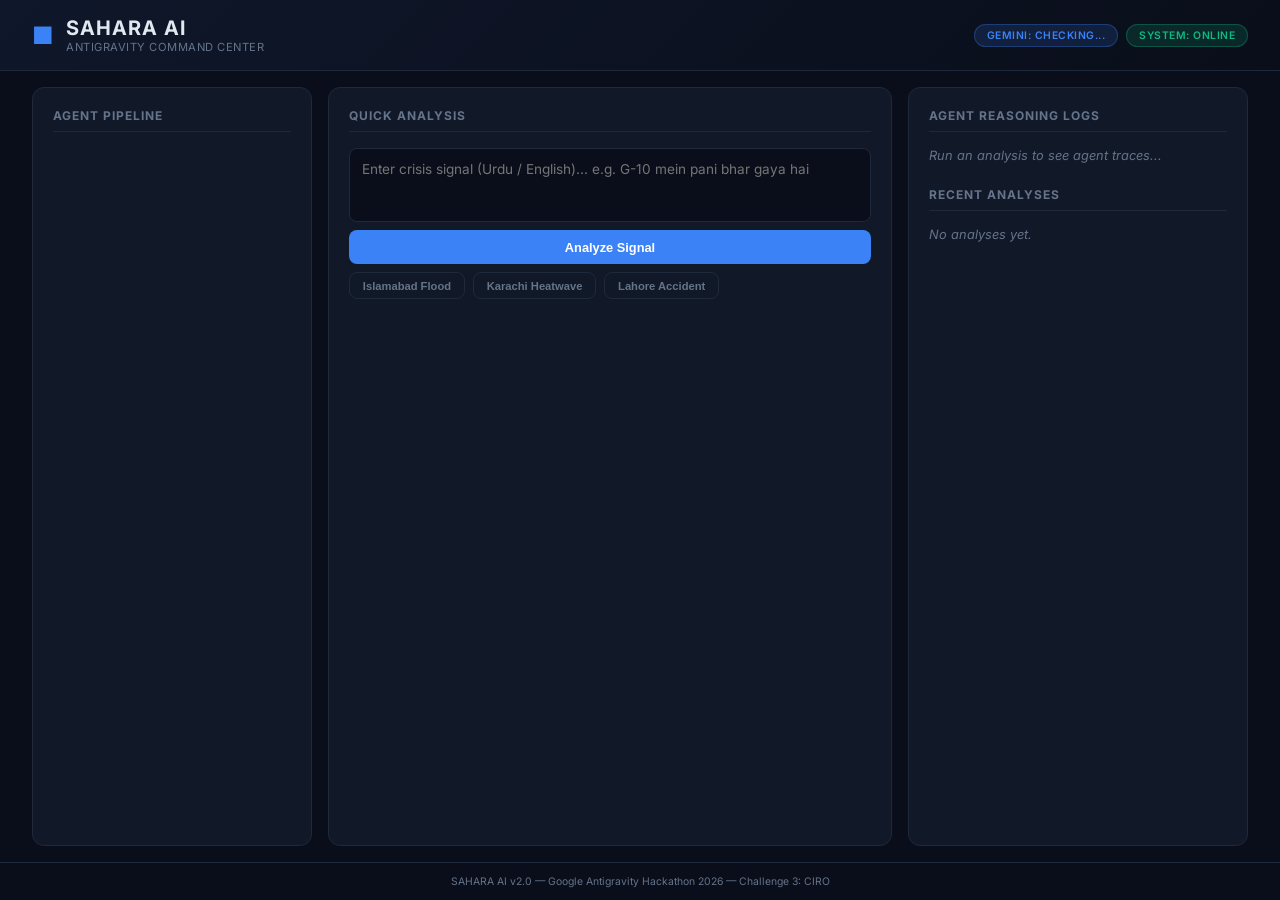
==== sahara_backend/static/index.html @ bfb9573c "SAHARA AI v2.0: Gemini AI orchestration, web command dashboard, workflow API, visible agent pipeline" ====
<!DOCTYPE html>
<html lang="en">
<head>
    <meta charset="UTF-8">
    <meta name="viewport" content="width=device-width, initial-scale=1.0">
    <title>SAHARA AI - Command Center</title>
    <link rel="stylesheet" href="dashboard.css">
    <link href="https://fonts.googleapis.com/css2?family=Inter:wght@300;400;500;600;700&family=JetBrains+Mono:wght@400;500&display=swap" rel="stylesheet">
</head>
<body>
    <!-- HEADER -->
    <header class="header">
        <div class="header-left">
            <div class="logo-icon">&#9632;</div>
            <div>
                <h1 class="logo-text">SAHARA AI</h1>
                <p class="tagline">Antigravity Command Center</p>
            </div>
        </div>
        <div class="header-right">
            <span class="badge badge-gemini" id="geminiStatus">GEMINI: CHECKING...</span>
            <span class="badge badge-online" id="systemStatus">SYSTEM: ONLINE</span>
        </div>
    </header>

    <main class="main">
        <!-- LEFT PANEL: Pipeline + Workflow -->
        <section class="panel panel-pipeline">
            <h2 class="panel-title">Agent Pipeline</h2>
            <div id="pipelineContainer" class="pipeline"></div>
        </section>

        <!-- CENTER PANEL: Live Analysis -->
        <section class="panel panel-center">
            <h2 class="panel-title">Quick Analysis</h2>
            <div class="input-group">
                <textarea id="crisisInput" placeholder="Enter crisis signal (Urdu / English)... e.g. G-10 mein pani bhar gaya hai" rows="3"></textarea>
                <button id="analyzeBtn" class="btn btn-primary" onclick="runAnalysis()">Analyze Signal</button>
            </div>
            <div class="scenarios">
                <button class="btn btn-ghost" onclick="loadScenario('islamabad')">Islamabad Flood</button>
                <button class="btn btn-ghost" onclick="loadScenario('karachi')">Karachi Heatwave</button>
                <button class="btn btn-ghost" onclick="loadScenario('lahore')">Lahore Accident</button>
            </div>

            <div id="resultPanel" class="result-panel hidden">
                <div class="result-header">
                    <h3 id="resultTitle">--</h3>
                    <span class="badge" id="resultSeverity">--</span>
                </div>
                <div class="metrics-row">
                    <div class="metric"><span class="metric-val" id="mConfidence">--</span><span class="metric-label">Confidence</span></div>
                    <div class="metric"><span class="metric-val" id="mAgents">--</span><span class="metric-label">Agents</span></div>
                    <div class="metric"><span class="metric-val" id="mActions">--</span><span class="metric-label">Actions</span></div>
                    <div class="metric"><span class="metric-val" id="mTime">--</span><span class="metric-label">Time (ms)</span></div>
                </div>
                <div id="workflowGraph" class="workflow-graph"></div>
            </div>
        </section>

        <!-- RIGHT PANEL: Agent Traces + Logs -->
        <section class="panel panel-logs">
            <h2 class="panel-title">Agent Reasoning Logs</h2>
            <div id="traceContainer" class="trace-container">
                <p class="muted">Run an analysis to see agent traces...</p>
            </div>
            <h2 class="panel-title" style="margin-top:1.5rem;">Recent Analyses</h2>
            <div id="logsContainer" class="logs-container">
                <p class="muted">No analyses yet.</p>
            </div>
        </section>
    </main>

    <footer class="footer">
        <span>SAHARA AI v2.0 &mdash; Google Antigravity Hackathon 2026 &mdash; Challenge 3: CIRO</span>
    </footer>

    <script src="dashboard.js"></script>
</body>
</html>
---- sahara_backend/static/dashboard.css ----
/* SAHARA AI Command Center — Dashboard Styles */
* { margin: 0; padding: 0; box-sizing: border-box; }

:root {
    --bg-deep: #0a0e1a;
    --bg-card: #111827;
    --bg-card-hover: #1a2237;
    --accent: #3b82f6;
    --accent-glow: rgba(59, 130, 246, 0.3);
    --green: #10b981;
    --red: #ef4444;
    --orange: #f59e0b;
    --text: #e2e8f0;
    --text-muted: #64748b;
    --border: #1e293b;
    --font: 'Inter', -apple-system, sans-serif;
    --mono: 'JetBrains Mono', monospace;
}

body {
    background: var(--bg-deep);
    color: var(--text);
    font-family: var(--font);
    min-height: 100vh;
    display: flex;
    flex-direction: column;
}

/* HEADER */
.header {
    display: flex;
    justify-content: space-between;
    align-items: center;
    padding: 1rem 2rem;
    border-bottom: 1px solid var(--border);
    background: linear-gradient(135deg, #0f172a 0%, #0a0e1a 100%);
}
.header-left { display: flex; align-items: center; gap: 0.75rem; }
.logo-icon { font-size: 1.5rem; color: var(--accent); }
.logo-text { font-size: 1.25rem; font-weight: 700; letter-spacing: 1px; }
.tagline { font-size: 0.7rem; color: var(--text-muted); letter-spacing: 0.5px; text-transform: uppercase; }
.header-right { display: flex; gap: 0.5rem; }

/* BADGES */
.badge {
    padding: 0.25rem 0.75rem;
    border-radius: 99px;
    font-size: 0.65rem;
    font-weight: 600;
    letter-spacing: 0.5px;
    text-transform: uppercase;
}
.badge-online { background: rgba(16,185,129,0.15); color: var(--green); border: 1px solid rgba(16,185,129,0.3); }
.badge-offline { background: rgba(239,68,68,0.15); color: var(--red); border: 1px solid rgba(239,68,68,0.3); }
.badge-gemini { background: rgba(59,130,246,0.15); color: var(--accent); border: 1px solid rgba(59,130,246,0.3); }
.badge-severity-CRITICAL { background: rgba(239,68,68,0.2); color: #fca5a5; }
.badge-severity-HIGH { background: rgba(245,158,11,0.2); color: #fcd34d; }
.badge-severity-MEDIUM { background: rgba(59,130,246,0.2); color: #93c5fd; }
.badge-severity-LOW { background: rgba(16,185,129,0.2); color: #6ee7b7; }

/* MAIN LAYOUT */
.main {
    display: grid;
    grid-template-columns: 280px 1fr 340px;
    gap: 1rem;
    padding: 1rem 2rem;
    flex: 1;
    overflow: hidden;
}

/* PANELS */
.panel {
    background: var(--bg-card);
    border: 1px solid var(--border);
    border-radius: 12px;
    padding: 1.25rem;
    overflow-y: auto;
    max-height: calc(100vh - 140px);
}
.panel-title {
    font-size: 0.75rem;
    text-transform: uppercase;
    letter-spacing: 1px;
    color: var(--text-muted);
    margin-bottom: 1rem;
    padding-bottom: 0.5rem;
    border-bottom: 1px solid var(--border);
}

/* PIPELINE */
.pipeline { display: flex; flex-direction: column; gap: 0.5rem; }
.pipe-step {
    display: flex;
    align-items: center;
    gap: 0.75rem;
    padding: 0.75rem;
    border-radius: 8px;
    background: var(--bg-deep);
    border: 1px solid var(--border);
    transition: all 0.3s ease;
}
.pipe-step.active {
    border-color: var(--accent);
    box-shadow: 0 0 12px var(--accent-glow);
}
.pipe-step.complete { border-color: var(--green); }
.pipe-dot {
    width: 10px; height: 10px;
    border-radius: 50%;
    background: var(--text-muted);
    flex-shrink: 0;
}
.pipe-step.active .pipe-dot { background: var(--accent); animation: pulse 1.5s infinite; }
.pipe-step.complete .pipe-dot { background: var(--green); }
.pipe-name { font-size: 0.8rem; font-weight: 500; }
.pipe-tools { font-size: 0.6rem; color: var(--text-muted); font-family: var(--mono); }
.pipe-connector {
    width: 2px; height: 12px;
    background: var(--border);
    margin-left: 4px;
    align-self: center;
}

/* INPUT */
.input-group { display: flex; flex-direction: column; gap: 0.5rem; }
textarea {
    background: var(--bg-deep);
    border: 1px solid var(--border);
    border-radius: 8px;
    color: var(--text);
    padding: 0.75rem;
    font-family: var(--font);
    font-size: 0.85rem;
    resize: none;
}
textarea:focus { outline: none; border-color: var(--accent); }
.scenarios { display: flex; gap: 0.5rem; margin-top: 0.5rem; flex-wrap: wrap; }

/* BUTTONS */
.btn {
    padding: 0.6rem 1.2rem;
    border-radius: 8px;
    font-size: 0.8rem;
    font-weight: 600;
    cursor: pointer;
    border: none;
    transition: all 0.2s ease;
}
.btn-primary { background: var(--accent); color: white; }
.btn-primary:hover { background: #2563eb; transform: translateY(-1px); }
.btn-primary:disabled { opacity: 0.5; cursor: not-allowed; }
.btn-ghost {
    background: transparent;
    color: var(--text-muted);
    border: 1px solid var(--border);
    font-size: 0.7rem;
    padding: 0.4rem 0.8rem;
}
.btn-ghost:hover { background: var(--bg-card-hover); color: var(--text); }

/* RESULT PANEL */
.result-panel { margin-top: 1.25rem; }
.result-header { display: flex; justify-content: space-between; align-items: center; margin-bottom: 1rem; }
.result-header h3 { font-size: 1rem; }
.metrics-row { display: grid; grid-template-columns: repeat(4, 1fr); gap: 0.5rem; margin-bottom: 1rem; }
.metric {
    background: var(--bg-deep);
    border-radius: 8px;
    padding: 0.75rem;
    text-align: center;
    border: 1px solid var(--border);
}
.metric-val { display: block; font-size: 1.25rem; font-weight: 700; color: var(--accent); }
.metric-label { font-size: 0.6rem; color: var(--text-muted); text-transform: uppercase; letter-spacing: 0.5px; }

/* WORKFLOW GRAPH */
.workflow-graph { display: flex; flex-direction: column; gap: 0.4rem; }
.wf-step {
    display: flex;
    align-items: center;
    gap: 0.5rem;
    padding: 0.5rem 0.75rem;
    border-radius: 6px;
    background: var(--bg-deep);
    border-left: 3px solid var(--green);
    font-size: 0.75rem;
}
.wf-step.gemini { border-left-color: var(--accent); }
.wf-agent { font-weight: 600; flex: 1; }
.wf-tools { font-size: 0.6rem; color: var(--text-muted); font-family: var(--mono); }
.wf-badge {
    font-size: 0.55rem;
    padding: 0.15rem 0.4rem;
    border-radius: 4px;
    background: rgba(59,130,246,0.2);
    color: var(--accent);
}

/* TRACES */
.trace-container, .logs-container { display: flex; flex-direction: column; gap: 0.5rem; }
.trace-card {
    background: var(--bg-deep);
    border: 1px solid var(--border);
    border-radius: 8px;
    padding: 0.75rem;
    border-left: 3px solid var(--accent);
}
.trace-card.gemini-trace { border-left-color: #8b5cf6; }
.trace-agent { font-size: 0.75rem; font-weight: 600; margin-bottom: 0.25rem; display: flex; justify-content: space-between; }
.trace-reasoning { font-size: 0.7rem; color: var(--text-muted); line-height: 1.4; font-family: var(--mono); white-space: pre-wrap; }
.trace-conf { font-size: 0.65rem; color: var(--green); }

.log-card {
    background: var(--bg-deep);
    border: 1px solid var(--border);
    border-radius: 6px;
    padding: 0.5rem 0.75rem;
    font-size: 0.7rem;
    display: flex;
    justify-content: space-between;
    align-items: center;
}
.log-type { font-weight: 600; }
.log-city { color: var(--text-muted); }

.hidden { display: none; }
.muted { color: var(--text-muted); font-size: 0.8rem; font-style: italic; }

/* FOOTER */
.footer {
    text-align: center;
    padding: 0.75rem;
    border-top: 1px solid var(--border);
    font-size: 0.65rem;
    color: var(--text-muted);
}

/* ANIMATIONS */
@keyframes pulse {
    0%, 100% { opacity: 1; transform: scale(1); }
    50% { opacity: 0.5; transform: scale(1.3); }
}

@keyframes fadeIn {
    from { opacity: 0; transform: translateY(8px); }
    to { opacity: 1; transform: translateY(0); }
}
.fade-in { animation: fadeIn 0.4s ease forwards; }

/* RESPONSIVE */
@media (max-width: 1024px) {
    .main { grid-template-columns: 1fr; }
    .panel { max-height: none; }
}
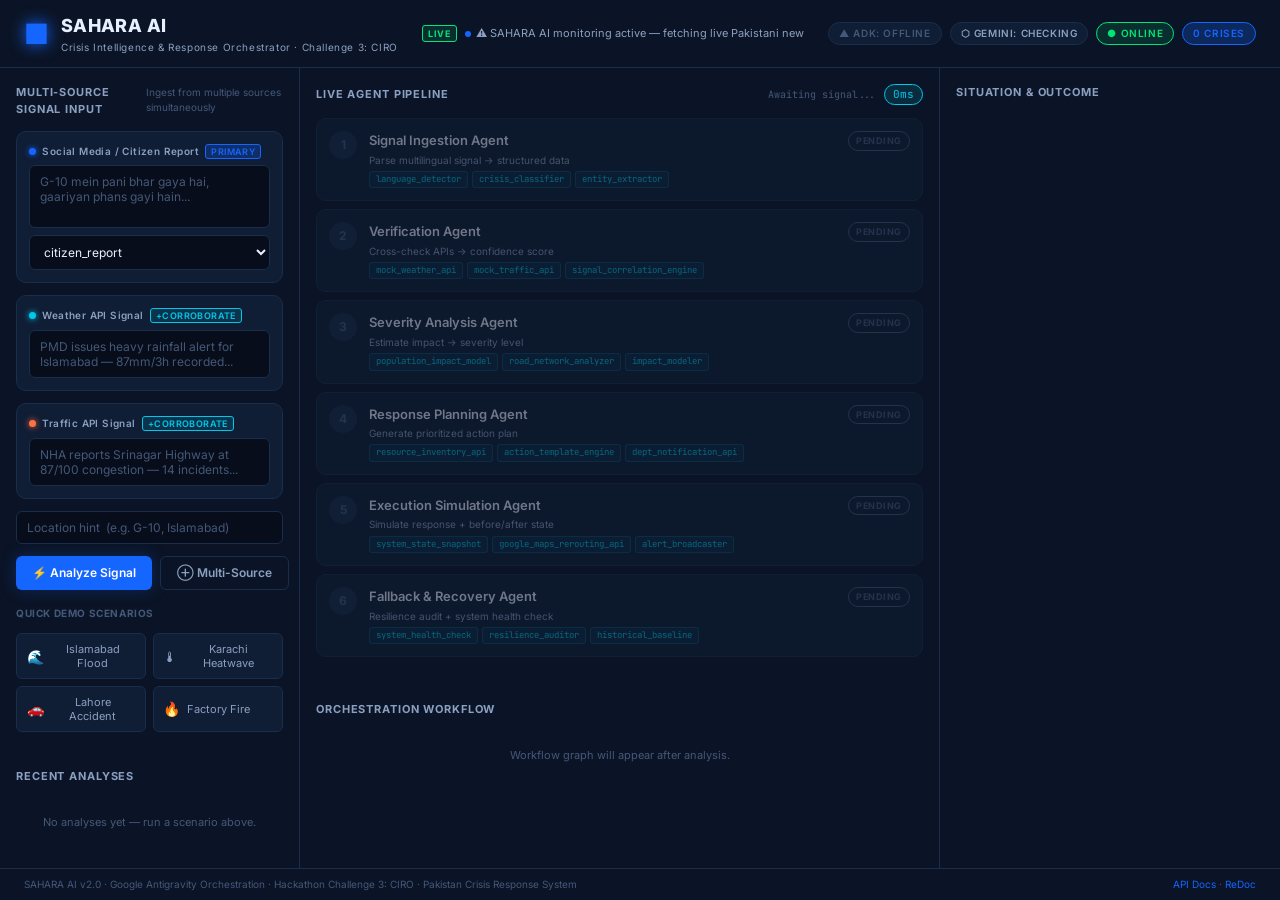
==== commit 9090c9b8: "SAHARA AI v2.1: real-time data hub, multi-source agents, admin WhatsApp flow Backend: - Live monitor" ====
--- a/sahara_backend/static/index.html
+++ b/sahara_backend/static/index.html
@@ -1,80 +1,241 @@
 <!DOCTYPE html>
 <html lang="en">
 <head>
-    <meta charset="UTF-8">
-    <meta name="viewport" content="width=device-width, initial-scale=1.0">
-    <title>SAHARA AI - Command Center</title>
-    <link rel="stylesheet" href="dashboard.css">
-    <link href="https://fonts.googleapis.com/css2?family=Inter:wght@300;400;500;600;700&family=JetBrains+Mono:wght@400;500&display=swap" rel="stylesheet">
+  <meta charset="UTF-8" />
+  <meta name="viewport" content="width=device-width, initial-scale=1.0" />
+  <title>SAHARA AI — Crisis Intelligence Command Center</title>
+  <link rel="stylesheet" href="dashboard.css" />
+  <link href="https://fonts.googleapis.com/css2?family=Inter:wght@300;400;500;600;700;800&family=JetBrains+Mono:wght@400;500;600&display=swap" rel="stylesheet" />
 </head>
 <body>
-    <!-- HEADER -->
-    <header class="header">
-        <div class="header-left">
-            <div class="logo-icon">&#9632;</div>
-            <div>
-                <h1 class="logo-text">SAHARA AI</h1>
-                <p class="tagline">Antigravity Command Center</p>
-            </div>
-        </div>
-        <div class="header-right">
-            <span class="badge badge-gemini" id="geminiStatus">GEMINI: CHECKING...</span>
-            <span class="badge badge-online" id="systemStatus">SYSTEM: ONLINE</span>
-        </div>
-    </header>
-
-    <main class="main">
-        <!-- LEFT PANEL: Pipeline + Workflow -->
-        <section class="panel panel-pipeline">
-            <h2 class="panel-title">Agent Pipeline</h2>
-            <div id="pipelineContainer" class="pipeline"></div>
-        </section>
-
-        <!-- CENTER PANEL: Live Analysis -->
-        <section class="panel panel-center">
-            <h2 class="panel-title">Quick Analysis</h2>
-            <div class="input-group">
-                <textarea id="crisisInput" placeholder="Enter crisis signal (Urdu / English)... e.g. G-10 mein pani bhar gaya hai" rows="3"></textarea>
-                <button id="analyzeBtn" class="btn btn-primary" onclick="runAnalysis()">Analyze Signal</button>
-            </div>
-            <div class="scenarios">
-                <button class="btn btn-ghost" onclick="loadScenario('islamabad')">Islamabad Flood</button>
-                <button class="btn btn-ghost" onclick="loadScenario('karachi')">Karachi Heatwave</button>
-                <button class="btn btn-ghost" onclick="loadScenario('lahore')">Lahore Accident</button>
-            </div>
-
-            <div id="resultPanel" class="result-panel hidden">
-                <div class="result-header">
-                    <h3 id="resultTitle">--</h3>
-                    <span class="badge" id="resultSeverity">--</span>
-                </div>
-                <div class="metrics-row">
-                    <div class="metric"><span class="metric-val" id="mConfidence">--</span><span class="metric-label">Confidence</span></div>
-                    <div class="metric"><span class="metric-val" id="mAgents">--</span><span class="metric-label">Agents</span></div>
-                    <div class="metric"><span class="metric-val" id="mActions">--</span><span class="metric-label">Actions</span></div>
-                    <div class="metric"><span class="metric-val" id="mTime">--</span><span class="metric-label">Time (ms)</span></div>
-                </div>
-                <div id="workflowGraph" class="workflow-graph"></div>
-            </div>
-        </section>
-
-        <!-- RIGHT PANEL: Agent Traces + Logs -->
-        <section class="panel panel-logs">
-            <h2 class="panel-title">Agent Reasoning Logs</h2>
-            <div id="traceContainer" class="trace-container">
-                <p class="muted">Run an analysis to see agent traces...</p>
-            </div>
-            <h2 class="panel-title" style="margin-top:1.5rem;">Recent Analyses</h2>
-            <div id="logsContainer" class="logs-container">
-                <p class="muted">No analyses yet.</p>
-            </div>
-        </section>
-    </main>
-
-    <footer class="footer">
-        <span>SAHARA AI v2.0 &mdash; Google Antigravity Hackathon 2026 &mdash; Challenge 3: CIRO</span>
-    </footer>
-
-    <script src="dashboard.js"></script>
+
+<!-- ═══════════════════════ HEADER ═══════════════════════ -->
+<header class="header">
+  <div class="header-left">
+    <div class="logo-icon">■</div>
+    <div>
+      <h1 class="logo-text">SAHARA AI</h1>
+      <p class="tagline">Crisis Intelligence &amp; Response Orchestrator · Challenge 3: CIRO</p>
+    </div>
+  </div>
+  <div class="header-center">
+    <div class="live-ticker" id="liveTicker">
+      <span class="ticker-label">LIVE</span>
+      <div class="ticker-items" id="tickerItems"></div>
+    </div>
+  </div>
+  <div class="header-right">
+    <span class="hbadge" id="adkStatus">⬡ ADK: CHECKING</span>
+    <span class="hbadge" id="geminiStatus">⬡ GEMINI: CHECKING</span>
+    <span class="hbadge hbadge-online" id="systemStatus">● ONLINE</span>
+    <span class="hbadge hbadge-count" id="crisisCount">0 CRISES</span>
+  </div>
+</header>
+
+<main class="grid3">
+
+  <!-- ═══════════════════════ LEFT: INPUT ═══════════════════════ -->
+  <section class="panel panel-input">
+    <div class="panel-hdr">
+      <h2 class="panel-title">Multi-Source Signal Input</h2>
+      <span class="panel-subtitle">Ingest from multiple sources simultaneously</span>
+    </div>
+
+    <!-- Primary signal -->
+    <div class="signal-source">
+      <div class="source-label">
+        <span class="source-dot dot-social"></span>
+        <span>Social Media / Citizen Report</span>
+        <span class="source-required">PRIMARY</span>
+      </div>
+      <textarea id="sigPrimary" rows="3" placeholder="G-10 mein pani bhar gaya hai, gaariyan phans gayi hain..."></textarea>
+      <select id="srcPrimary">
+        <option value="citizen_report">citizen_report</option>
+        <option value="social_media">social_media</option>
+        <option value="news_agency">news_agency</option>
+      </select>
+    </div>
+
+    <!-- Secondary: weather -->
+    <div class="signal-source">
+      <div class="source-label">
+        <span class="source-dot dot-weather"></span>
+        <span>Weather API Signal</span>
+        <span class="source-opt">+CORROBORATE</span>
+      </div>
+      <textarea id="sigWeather" rows="2" placeholder="PMD issues heavy rainfall alert for Islamabad — 87mm/3h recorded..."></textarea>
+    </div>
+
+    <!-- Secondary: traffic -->
+    <div class="signal-source">
+      <div class="source-label">
+        <span class="source-dot dot-traffic"></span>
+        <span>Traffic API Signal</span>
+        <span class="source-opt">+CORROBORATE</span>
+      </div>
+      <textarea id="sigTraffic" rows="2" placeholder="NHA reports Srinagar Highway at 87/100 congestion — 14 incidents..."></textarea>
+    </div>
+
+    <input id="locationHint" type="text" placeholder="Location hint  (e.g. G-10, Islamabad)" />
+
+    <div class="btn-row">
+      <button id="analyzeBtn" class="btn btn-primary" onclick="runAnalysis()">
+        <span id="analyzeBtnText">⚡ Analyze Signal</span>
+      </button>
+      <button class="btn btn-ghost" onclick="runMultiSource()">⊕ Multi-Source</button>
+    </div>
+
+    <div class="scenario-header">Quick Demo Scenarios</div>
+    <div class="scenarios">
+      <button class="btn-scenario" onclick="loadScenario('flood')">
+        <span class="sc-icon">🌊</span><span>Islamabad Flood</span>
+      </button>
+      <button class="btn-scenario" onclick="loadScenario('heat')">
+        <span class="sc-icon">🌡</span><span>Karachi Heatwave</span>
+      </button>
+      <button class="btn-scenario" onclick="loadScenario('accident')">
+        <span class="sc-icon">🚗</span><span>Lahore Accident</span>
+      </button>
+      <button class="btn-scenario" onclick="loadScenario('fire')">
+        <span class="sc-icon">🔥</span><span>Factory Fire</span>
+      </button>
+    </div>
+
+    <!-- Live signal feed from real Pakistani news + weather -->
+    <div id="liveFeedPanel" class="hidden" style="margin-top:1.5rem">
+      <div class="panel-hdr">
+        <h2 class="panel-title">Live Crisis Feed</h2>
+        <span class="panel-subtitle" style="font-size:10px;color:var(--green)">▶ Real Pakistani news + weather</span>
+      </div>
+      <div id="liveFeedList" class="feed-list">
+        <p class="muted-text">Fetching live signals…</p>
+      </div>
+    </div>
+
+    <!-- Recent logs -->
+    <div class="panel-hdr" style="margin-top:1.5rem">
+      <h2 class="panel-title">Recent Analyses</h2>
+    </div>
+    <div id="logsContainer" class="logs-list">
+      <p class="muted-text">No analyses yet — run a scenario above.</p>
+    </div>
+  </section>
+
+  <!-- ═══════════════════════ CENTER: LIVE PIPELINE ═══════════════════════ -->
+  <section class="panel panel-pipeline">
+    <div class="panel-hdr">
+      <h2 class="panel-title">Live Agent Pipeline</h2>
+      <div class="pipeline-meta">
+        <span id="pipelineCrisisId" class="mono-sm">Awaiting signal...</span>
+        <span id="pipelineTimer" class="timer-badge">0ms</span>
+      </div>
+    </div>
+
+    <div id="pipelineSteps" class="pipeline-steps">
+      <!-- Steps injected by JS -->
+    </div>
+
+    <!-- Orchestration workflow graph -->
+    <div class="panel-hdr" style="margin-top:1.5rem">
+      <h2 class="panel-title">Orchestration Workflow</h2>
+    </div>
+    <div id="workflowGraph" class="workflow-graph">
+      <p class="muted-text">Workflow graph will appear after analysis.</p>
+    </div>
+  </section>
+
+  <!-- ═══════════════════════ RIGHT: RESULTS ═══════════════════════ -->
+  <section class="panel panel-results">
+    <div class="panel-hdr">
+      <h2 class="panel-title">Situation &amp; Outcome</h2>
+    </div>
+
+    <!-- Crisis card -->
+    <div id="crisisCard" class="crisis-card hidden">
+      <div class="cc-header">
+        <div>
+          <div class="cc-type" id="ccType">–</div>
+          <div class="cc-location" id="ccLocation">–</div>
+        </div>
+        <div class="cc-badges">
+          <span class="sev-badge" id="ccSeverity">–</span>
+          <span class="ver-badge" id="ccVerification">–</span>
+        </div>
+      </div>
+      <div class="cc-metrics">
+        <div class="metric-box"><span class="mval" id="mConf">–</span><span class="mlbl">Confidence</span></div>
+        <div class="metric-box"><span class="mval" id="mAgents">–</span><span class="mlbl">Agents</span></div>
+        <div class="metric-box"><span class="mval" id="mActions">–</span><span class="mlbl">Actions</span></div>
+        <div class="metric-box"><span class="mval" id="mTime">–</span><span class="mlbl">ms</span></div>
+      </div>
+    </div>
+
+    <!-- Before / After comparison -->
+    <div id="beforeAfterPanel" class="ba-panel hidden">
+      <div class="ba-title">Before → After Simulation</div>
+      <div class="ba-row">
+        <div class="ba-col ba-before">
+          <div class="ba-label">BEFORE RESPONSE</div>
+          <div class="ba-main" id="baCongBefore">–/100</div>
+          <div class="ba-sub">congestion index</div>
+          <div class="ba-stat">Responders: <b>0</b></div>
+          <div class="ba-stat">Alerts sent: <b>0</b></div>
+        </div>
+        <div class="ba-arrow">→</div>
+        <div class="ba-col ba-after">
+          <div class="ba-label">AFTER RESPONSE</div>
+          <div class="ba-main" id="baCongAfter">–/100</div>
+          <div class="ba-sub">congestion index</div>
+          <div class="ba-stat">Responders: <b id="baUnits">–</b></div>
+          <div class="ba-stat">Alerts sent: <b id="baAlerts">–</b></div>
+        </div>
+      </div>
+      <div class="ba-improvement">
+        <span id="baImprovement">–</span>
+        <span class="ba-helped">👥 <b id="baHelped">–</b> citizens helped</span>
+        <span class="ba-response">⏱ <b id="baResponse">–</b> min response</span>
+      </div>
+      <!-- Visual congestion bar -->
+      <div class="bar-compare">
+        <div class="bar-row">
+          <span class="bar-lbl">Before</span>
+          <div class="bar-track"><div class="bar-fill bar-fill-before" id="barBefore"></div></div>
+          <span class="bar-val" id="barBeforeVal">–</span>
+        </div>
+        <div class="bar-row">
+          <span class="bar-lbl">After</span>
+          <div class="bar-track"><div class="bar-fill bar-fill-after" id="barAfter"></div></div>
+          <span class="bar-val" id="barAfterVal">–</span>
+        </div>
+      </div>
+    </div>
+
+    <!-- Action plan -->
+    <div id="actionPlanPanel" class="action-plan hidden">
+      <div class="panel-hdr"><h2 class="panel-title">Response Action Plan</h2></div>
+      <div id="actionList" class="action-list"></div>
+    </div>
+
+    <!-- Execution logs -->
+    <div id="execLogsPanel" class="exec-logs hidden">
+      <div class="panel-hdr"><h2 class="panel-title">Execution Log</h2></div>
+      <div id="execLogList" class="exec-log-list"></div>
+    </div>
+
+    <!-- Emergency tickets -->
+    <div id="ticketsPanel" class="tickets-panel hidden">
+      <div class="panel-hdr"><h2 class="panel-title">Emergency Tickets</h2></div>
+      <div id="ticketList" class="ticket-list"></div>
+    </div>
+  </section>
+
+</main>
+
+<footer class="footer">
+  <span>SAHARA AI v2.0 · Google Antigravity Orchestration · Hackathon Challenge 3: CIRO · Pakistan Crisis Response System</span>
+  <span><a href="/docs" target="_blank">API Docs</a> · <a href="/redoc" target="_blank">ReDoc</a></span>
+</footer>
+
+<script src="dashboard.js"></script>
 </body>
 </html>
--- a/sahara_backend/static/dashboard.css
+++ b/sahara_backend/static/dashboard.css
@@ -1,254 +1,653 @@
-/* SAHARA AI Command Center — Dashboard Styles */
-* { margin: 0; padding: 0; box-sizing: border-box; }
+/* ═══════════════════════════════════════════════════════
+   SAHARA AI — Command Center Stylesheet v2.0
+   Dark navy / electric blue theme
+   ═══════════════════════════════════════════════════════ */
 
 :root {
-    --bg-deep: #0a0e1a;
-    --bg-card: #111827;
-    --bg-card-hover: #1a2237;
-    --accent: #3b82f6;
-    --accent-glow: rgba(59, 130, 246, 0.3);
-    --green: #10b981;
-    --red: #ef4444;
-    --orange: #f59e0b;
-    --text: #e2e8f0;
-    --text-muted: #64748b;
-    --border: #1e293b;
-    --font: 'Inter', -apple-system, sans-serif;
-    --mono: 'JetBrains Mono', monospace;
-}
+  --midnight:   #070d1a;
+  --deep-navy:  #0b1426;
+  --navy-card:  #0f1d35;
+  --navy-border:#1a2d4a;
+  --navy-hover: #162540;
+  --blue:       #1565ff;
+  --blue-glow:  rgba(21,101,255,.25);
+  --cyan:       #00c8e8;
+  --cyan-dim:   rgba(0,200,232,.12);
+  --green:      #00e676;
+  --green-dim:  rgba(0,230,118,.12);
+  --orange:     #ff7043;
+  --orange-dim: rgba(255,112,67,.12);
+  --red:        #ff1744;
+  --red-dim:    rgba(255,23,68,.12);
+  --gemini:     #a78bfa;
+  --gemini-dim: rgba(167,139,250,.12);
+  --text-hi:    #e8f0ff;
+  --text-mid:   #8ba0c0;
+  --text-lo:    #445878;
+  --radius-sm:  6px;
+  --radius-md:  10px;
+  --radius-lg:  14px;
+  --trans:      .18s ease;
+}
+
+* { box-sizing: border-box; margin: 0; padding: 0; }
 
 body {
-    background: var(--bg-deep);
-    color: var(--text);
-    font-family: var(--font);
-    min-height: 100vh;
-    display: flex;
-    flex-direction: column;
-}
-
-/* HEADER */
+  font-family: 'Inter', sans-serif;
+  background: var(--midnight);
+  color: var(--text-hi);
+  font-size: 13px;
+  line-height: 1.5;
+  min-height: 100vh;
+  display: flex;
+  flex-direction: column;
+}
+
+/* ─── HEADER ─────────────────────────────────────────── */
 .header {
-    display: flex;
-    justify-content: space-between;
-    align-items: center;
-    padding: 1rem 2rem;
-    border-bottom: 1px solid var(--border);
-    background: linear-gradient(135deg, #0f172a 0%, #0a0e1a 100%);
-}
-.header-left { display: flex; align-items: center; gap: 0.75rem; }
-.logo-icon { font-size: 1.5rem; color: var(--accent); }
-.logo-text { font-size: 1.25rem; font-weight: 700; letter-spacing: 1px; }
-.tagline { font-size: 0.7rem; color: var(--text-muted); letter-spacing: 0.5px; text-transform: uppercase; }
-.header-right { display: flex; gap: 0.5rem; }
-
-/* BADGES */
-.badge {
-    padding: 0.25rem 0.75rem;
-    border-radius: 99px;
-    font-size: 0.65rem;
-    font-weight: 600;
-    letter-spacing: 0.5px;
-    text-transform: uppercase;
-}
-.badge-online { background: rgba(16,185,129,0.15); color: var(--green); border: 1px solid rgba(16,185,129,0.3); }
-.badge-offline { background: rgba(239,68,68,0.15); color: var(--red); border: 1px solid rgba(239,68,68,0.3); }
-.badge-gemini { background: rgba(59,130,246,0.15); color: var(--accent); border: 1px solid rgba(59,130,246,0.3); }
-.badge-severity-CRITICAL { background: rgba(239,68,68,0.2); color: #fca5a5; }
-.badge-severity-HIGH { background: rgba(245,158,11,0.2); color: #fcd34d; }
-.badge-severity-MEDIUM { background: rgba(59,130,246,0.2); color: #93c5fd; }
-.badge-severity-LOW { background: rgba(16,185,129,0.2); color: #6ee7b7; }
-
-/* MAIN LAYOUT */
-.main {
-    display: grid;
-    grid-template-columns: 280px 1fr 340px;
-    gap: 1rem;
-    padding: 1rem 2rem;
-    flex: 1;
-    overflow: hidden;
-}
-
-/* PANELS */
+  display: flex;
+  align-items: center;
+  gap: 1.5rem;
+  padding: .75rem 1.5rem;
+  background: var(--deep-navy);
+  border-bottom: 1px solid var(--navy-border);
+  position: sticky;
+  top: 0;
+  z-index: 100;
+}
+
+.header-left { display: flex; align-items: center; gap: .75rem; flex-shrink: 0; }
+
+.logo-icon {
+  font-size: 28px;
+  color: var(--blue);
+  line-height: 1;
+  filter: drop-shadow(0 0 8px var(--blue));
+}
+
+.logo-text { font-size: 18px; font-weight: 800; color: var(--text-hi); letter-spacing: .02em; }
+.tagline   { font-size: 10px; color: var(--text-mid); letter-spacing: .06em; margin-top: 1px; }
+
+.header-center { flex: 1; overflow: hidden; }
+
+.live-ticker {
+  display: flex;
+  align-items: center;
+  gap: .5rem;
+  overflow: hidden;
+}
+.ticker-label {
+  font-size: 9px;
+  font-weight: 700;
+  letter-spacing: .08em;
+  color: var(--green);
+  background: var(--green-dim);
+  border: 1px solid var(--green);
+  border-radius: 3px;
+  padding: 1px 5px;
+  flex-shrink: 0;
+  animation: pulse 2s infinite;
+}
+@keyframes pulse { 0%,100%{opacity:1} 50%{opacity:.5} }
+
+.ticker-items {
+  display: flex;
+  gap: 1.5rem;
+  animation: scrollTicker 30s linear infinite;
+  white-space: nowrap;
+  color: var(--text-mid);
+  font-size: 11px;
+}
+@keyframes scrollTicker {
+  from { transform: translateX(0); }
+  to   { transform: translateX(-50%); }
+}
+.ticker-item { display: inline-flex; align-items: center; gap: .3rem; }
+.ticker-dot  { width: 6px; height: 6px; border-radius: 50%; }
+
+.header-right { display: flex; align-items: center; gap: .5rem; flex-shrink: 0; }
+
+.hbadge {
+  font-size: 10px;
+  font-weight: 600;
+  letter-spacing: .06em;
+  padding: 3px 10px;
+  border-radius: 20px;
+  border: 1px solid var(--navy-border);
+  color: var(--text-mid);
+  background: var(--navy-card);
+  white-space: nowrap;
+}
+.hbadge-online { color: var(--green); border-color: var(--green); background: var(--green-dim); }
+.hbadge-count  { color: var(--blue); border-color: var(--blue); background: var(--blue-glow); }
+.hbadge-gemini { color: var(--gemini); border-color: var(--gemini); background: var(--gemini-dim); }
+.hbadge-offline{ color: var(--text-lo); }
+.hbadge-adk    { color: #00e5ff; border-color: #00e5ff; background: rgba(0,229,255,0.08); font-weight: 700; }
+
+/* ─── LAYOUT ─────────────────────────────────────────── */
+.grid3 {
+  display: grid;
+  grid-template-columns: 300px 1fr 340px;
+  gap: 0;
+  flex: 1;
+  min-height: 0;
+  overflow: hidden;
+}
+
 .panel {
-    background: var(--bg-card);
-    border: 1px solid var(--border);
-    border-radius: 12px;
-    padding: 1.25rem;
-    overflow-y: auto;
-    max-height: calc(100vh - 140px);
-}
-.panel-title {
-    font-size: 0.75rem;
-    text-transform: uppercase;
-    letter-spacing: 1px;
-    color: var(--text-muted);
-    margin-bottom: 1rem;
-    padding-bottom: 0.5rem;
-    border-bottom: 1px solid var(--border);
-}
-
-/* PIPELINE */
-.pipeline { display: flex; flex-direction: column; gap: 0.5rem; }
+  background: var(--deep-navy);
+  border-right: 1px solid var(--navy-border);
+  overflow-y: auto;
+  padding: 1rem;
+  display: flex;
+  flex-direction: column;
+  gap: .75rem;
+}
+.panel:last-child { border-right: none; }
+
+.panel-hdr {
+  display: flex;
+  align-items: baseline;
+  gap: .5rem;
+  margin-bottom: .1rem;
+}
+.panel-title    { font-size: 11px; font-weight: 700; letter-spacing: .08em; text-transform: uppercase; color: var(--text-mid); }
+.panel-subtitle { font-size: 10px; color: var(--text-lo); }
+
+/* ─── INPUT PANEL ─────────────────────────────────────── */
+.signal-source {
+  background: var(--navy-card);
+  border: 1px solid var(--navy-border);
+  border-radius: var(--radius-md);
+  padding: .75rem;
+  display: flex;
+  flex-direction: column;
+  gap: .4rem;
+  transition: border-color var(--trans);
+}
+.signal-source:focus-within { border-color: var(--blue); }
+
+.source-label {
+  display: flex;
+  align-items: center;
+  gap: .4rem;
+  font-size: 10px;
+  font-weight: 600;
+  color: var(--text-mid);
+  letter-spacing: .04em;
+}
+.source-dot   { width: 7px; height: 7px; border-radius: 50%; }
+.dot-social   { background: var(--blue); box-shadow: 0 0 6px var(--blue); }
+.dot-weather  { background: var(--cyan); box-shadow: 0 0 6px var(--cyan); }
+.dot-traffic  { background: var(--orange); box-shadow: 0 0 6px var(--orange); }
+.source-required { color: var(--blue); background: var(--blue-glow); border: 1px solid var(--blue); border-radius: 3px; padding: 0 5px; font-size: 9px; }
+.source-opt      { color: var(--cyan);  background: var(--cyan-dim);  border: 1px solid var(--cyan);  border-radius: 3px; padding: 0 5px; font-size: 9px; }
+
+textarea, input, select {
+  background: var(--midnight);
+  border: 1px solid var(--navy-border);
+  border-radius: var(--radius-sm);
+  color: var(--text-hi);
+  font-family: inherit;
+  font-size: 12px;
+  padding: .5rem .6rem;
+  resize: none;
+  width: 100%;
+  transition: border-color var(--trans);
+  outline: none;
+}
+textarea:focus, input:focus, select:focus { border-color: var(--blue); }
+textarea::placeholder, input::placeholder { color: var(--text-lo); }
+
+select { background-image: none; cursor: pointer; }
+option { background: var(--deep-navy); }
+
+.btn-row { display: flex; gap: .5rem; }
+
+.btn {
+  padding: .55rem 1rem;
+  border-radius: var(--radius-sm);
+  border: none;
+  cursor: pointer;
+  font-family: inherit;
+  font-size: 12px;
+  font-weight: 600;
+  transition: all var(--trans);
+  white-space: nowrap;
+}
+.btn:disabled { opacity: .5; cursor: not-allowed; }
+
+.btn-primary {
+  background: var(--blue);
+  color: #fff;
+  flex: 1;
+  box-shadow: 0 0 16px var(--blue-glow);
+}
+.btn-primary:hover:not(:disabled) { background: #1e76ff; box-shadow: 0 0 24px var(--blue-glow); }
+.btn-primary.running { background: #0d3aa8; animation: btnPulse 1.5s infinite; }
+@keyframes btnPulse { 0%,100%{box-shadow:0 0 16px var(--blue-glow)} 50%{box-shadow:0 0 32px rgba(21,101,255,.5)} }
+
+.btn-ghost {
+  background: transparent;
+  color: var(--text-mid);
+  border: 1px solid var(--navy-border);
+}
+.btn-ghost:hover { border-color: var(--blue); color: var(--blue); }
+
+.scenario-header {
+  font-size: 10px;
+  font-weight: 700;
+  letter-spacing: .06em;
+  text-transform: uppercase;
+  color: var(--text-lo);
+  margin-top: .25rem;
+}
+.scenarios { display: grid; grid-template-columns: 1fr 1fr; gap: .4rem; }
+.btn-scenario {
+  display: flex;
+  align-items: center;
+  gap: .4rem;
+  padding: .5rem .6rem;
+  background: var(--navy-card);
+  border: 1px solid var(--navy-border);
+  border-radius: var(--radius-sm);
+  color: var(--text-mid);
+  cursor: pointer;
+  font-family: inherit;
+  font-size: 11px;
+  transition: all var(--trans);
+}
+.btn-scenario:hover { border-color: var(--blue); color: var(--text-hi); background: var(--navy-hover); }
+.sc-icon { font-size: 14px; }
+
+.logs-list { display: flex; flex-direction: column; gap: .4rem; }
+.log-item {
+  display: flex;
+  align-items: center;
+  gap: .4rem;
+  padding: .5rem .6rem;
+  background: var(--navy-card);
+  border-radius: var(--radius-sm);
+  border: 1px solid var(--navy-border);
+  font-size: 11px;
+}
+.log-type { font-weight: 600; color: var(--text-hi); flex: 1; }
+.log-city { color: var(--text-mid); }
+
+/* ─── PIPELINE PANEL ──────────────────────────────────── */
+.pipeline-meta { display: flex; align-items: center; gap: .5rem; margin-left: auto; }
+.mono-sm { font-family: 'JetBrains Mono', monospace; font-size: 10px; color: var(--text-lo); }
+.timer-badge {
+  font-family: 'JetBrains Mono', monospace;
+  font-size: 11px;
+  color: var(--cyan);
+  background: var(--cyan-dim);
+  border: 1px solid var(--cyan);
+  border-radius: 20px;
+  padding: 1px 8px;
+}
+
+.pipeline-steps { display: flex; flex-direction: column; gap: 0; }
+
 .pipe-step {
-    display: flex;
-    align-items: center;
-    gap: 0.75rem;
-    padding: 0.75rem;
-    border-radius: 8px;
-    background: var(--bg-deep);
-    border: 1px solid var(--border);
-    transition: all 0.3s ease;
-}
-.pipe-step.active {
-    border-color: var(--accent);
-    box-shadow: 0 0 12px var(--accent-glow);
-}
-.pipe-step.complete { border-color: var(--green); }
-.pipe-dot {
-    width: 10px; height: 10px;
-    border-radius: 50%;
-    background: var(--text-muted);
-    flex-shrink: 0;
-}
-.pipe-step.active .pipe-dot { background: var(--accent); animation: pulse 1.5s infinite; }
-.pipe-step.complete .pipe-dot { background: var(--green); }
-.pipe-name { font-size: 0.8rem; font-weight: 500; }
-.pipe-tools { font-size: 0.6rem; color: var(--text-muted); font-family: var(--mono); }
-.pipe-connector {
-    width: 2px; height: 12px;
-    background: var(--border);
-    margin-left: 4px;
-    align-self: center;
-}
-
-/* INPUT */
-.input-group { display: flex; flex-direction: column; gap: 0.5rem; }
-textarea {
-    background: var(--bg-deep);
-    border: 1px solid var(--border);
-    border-radius: 8px;
-    color: var(--text);
-    padding: 0.75rem;
-    font-family: var(--font);
-    font-size: 0.85rem;
-    resize: none;
-}
-textarea:focus { outline: none; border-color: var(--accent); }
-.scenarios { display: flex; gap: 0.5rem; margin-top: 0.5rem; flex-wrap: wrap; }
-
-/* BUTTONS */
-.btn {
-    padding: 0.6rem 1.2rem;
-    border-radius: 8px;
-    font-size: 0.8rem;
-    font-weight: 600;
-    cursor: pointer;
-    border: none;
-    transition: all 0.2s ease;
-}
-.btn-primary { background: var(--accent); color: white; }
-.btn-primary:hover { background: #2563eb; transform: translateY(-1px); }
-.btn-primary:disabled { opacity: 0.5; cursor: not-allowed; }
-.btn-ghost {
-    background: transparent;
-    color: var(--text-muted);
-    border: 1px solid var(--border);
-    font-size: 0.7rem;
-    padding: 0.4rem 0.8rem;
-}
-.btn-ghost:hover { background: var(--bg-card-hover); color: var(--text); }
-
-/* RESULT PANEL */
-.result-panel { margin-top: 1.25rem; }
-.result-header { display: flex; justify-content: space-between; align-items: center; margin-bottom: 1rem; }
-.result-header h3 { font-size: 1rem; }
-.metrics-row { display: grid; grid-template-columns: repeat(4, 1fr); gap: 0.5rem; margin-bottom: 1rem; }
-.metric {
-    background: var(--bg-deep);
-    border-radius: 8px;
-    padding: 0.75rem;
-    text-align: center;
-    border: 1px solid var(--border);
-}
-.metric-val { display: block; font-size: 1.25rem; font-weight: 700; color: var(--accent); }
-.metric-label { font-size: 0.6rem; color: var(--text-muted); text-transform: uppercase; letter-spacing: 0.5px; }
-
-/* WORKFLOW GRAPH */
-.workflow-graph { display: flex; flex-direction: column; gap: 0.4rem; }
+  display: flex;
+  gap: .75rem;
+  align-items: flex-start;
+  padding: .75rem;
+  border-radius: var(--radius-md);
+  border: 1px solid var(--navy-border);
+  background: var(--navy-card);
+  margin-bottom: .5rem;
+  transition: all var(--trans);
+  position: relative;
+  cursor: pointer;
+}
+.pipe-step.pending  { opacity: .45; }
+.pipe-step.running  { border-color: var(--blue); box-shadow: 0 0 14px var(--blue-glow); opacity: 1; animation: stepPulse 1.2s infinite; }
+.pipe-step.complete { border-color: var(--green); background: rgba(0,230,118,.04); opacity: 1; }
+.pipe-step.fallback { border-color: var(--orange); background: rgba(255,112,67,.04); }
+.pipe-step.expanded { border-color: var(--blue); background: rgba(21,101,255,.04); }
+@keyframes stepPulse { 0%,100%{box-shadow:0 0 10px var(--blue-glow)} 50%{box-shadow:0 0 24px rgba(21,101,255,.45)} }
+
+.pipe-index {
+  width: 28px;
+  height: 28px;
+  border-radius: 50%;
+  display: flex;
+  align-items: center;
+  justify-content: center;
+  font-size: 12px;
+  font-weight: 700;
+  flex-shrink: 0;
+  background: var(--navy-border);
+  color: var(--text-lo);
+  transition: all var(--trans);
+}
+.pipe-step.running  .pipe-index { background: var(--blue); color: #fff; box-shadow: 0 0 12px var(--blue-glow); }
+.pipe-step.complete .pipe-index { background: var(--green); color: #000; }
+.pipe-step.fallback .pipe-index { background: var(--orange); color: #fff; }
+
+.pipe-body    { flex: 1; min-width: 0; }
+.pipe-name    { font-size: 13px; font-weight: 600; color: var(--text-hi); }
+.pipe-purpose { font-size: 10px; color: var(--text-mid); margin-top: 2px; }
+
+.pipe-status  {
+  font-size: 9px;
+  font-weight: 700;
+  letter-spacing: .06em;
+  padding: 2px 7px;
+  border-radius: 20px;
+  border: 1px solid currentColor;
+  flex-shrink: 0;
+  align-self: flex-start;
+}
+.status-pending  { color: var(--text-lo); border-color: var(--text-lo); }
+.status-running  { color: var(--blue); border-color: var(--blue); background: var(--blue-glow); }
+.status-complete { color: var(--green); border-color: var(--green); background: var(--green-dim); }
+.status-fallback { color: var(--orange); border-color: var(--orange); background: var(--orange-dim); }
+
+.pipe-details {
+  margin-top: .6rem;
+  padding-top: .6rem;
+  border-top: 1px solid var(--navy-border);
+  display: none;
+  flex-direction: column;
+  gap: .4rem;
+}
+.pipe-step.expanded .pipe-details,
+.pipe-step.complete .pipe-details { display: flex; }
+
+.pipe-confidence-row {
+  display: flex;
+  align-items: center;
+  gap: .4rem;
+  font-size: 10px;
+}
+.conf-bar-track {
+  flex: 1;
+  height: 4px;
+  background: var(--navy-border);
+  border-radius: 4px;
+  overflow: hidden;
+}
+.conf-bar-fill { height: 100%; border-radius: 4px; transition: width .6s ease; }
+.conf-val { font-family: 'JetBrains Mono', monospace; font-size: 10px; color: var(--text-mid); }
+
+.pipe-decision {
+  font-size: 11px;
+  color: var(--text-mid);
+  line-height: 1.45;
+}
+
+.pipe-handoff {
+  font-size: 10px;
+  color: var(--cyan);
+  background: var(--cyan-dim);
+  border: 1px solid rgba(0,200,232,.2);
+  border-radius: var(--radius-sm);
+  padding: 4px 8px;
+  font-family: 'JetBrains Mono', monospace;
+}
+
+.pipe-tools {
+  display: flex;
+  flex-wrap: wrap;
+  gap: .25rem;
+  margin-top: .2rem;
+}
+.tool-chip {
+  font-size: 9px;
+  padding: 1px 6px;
+  background: rgba(0,200,232,.08);
+  border: 1px solid rgba(0,200,232,.2);
+  border-radius: 3px;
+  color: var(--cyan);
+  font-family: 'JetBrains Mono', monospace;
+}
+
+.pipe-reasoning {
+  font-size: 10px;
+  color: var(--text-mid);
+  line-height: 1.5;
+}
+.reasoning-item { display: flex; gap: .4rem; align-items: flex-start; margin-bottom: 3px; }
+.reasoning-dot  { width: 4px; height: 4px; border-radius: 50%; background: var(--blue); margin-top: 6px; flex-shrink: 0; }
+
+.gemini-tag {
+  display: inline-flex;
+  align-items: center;
+  gap: .2rem;
+  font-size: 9px;
+  font-weight: 600;
+  color: var(--gemini);
+  background: var(--gemini-dim);
+  border: 1px solid rgba(167,139,250,.3);
+  border-radius: 3px;
+  padding: 1px 5px;
+}
+
+/* ─── WORKFLOW GRAPH ──────────────────────────────────── */
+.workflow-graph { display: flex; flex-direction: column; gap: .35rem; }
 .wf-step {
-    display: flex;
-    align-items: center;
-    gap: 0.5rem;
-    padding: 0.5rem 0.75rem;
-    border-radius: 6px;
-    background: var(--bg-deep);
-    border-left: 3px solid var(--green);
-    font-size: 0.75rem;
-}
-.wf-step.gemini { border-left-color: var(--accent); }
-.wf-agent { font-weight: 600; flex: 1; }
-.wf-tools { font-size: 0.6rem; color: var(--text-muted); font-family: var(--mono); }
+  display: flex;
+  align-items: center;
+  gap: .5rem;
+  padding: .45rem .7rem;
+  background: var(--midnight);
+  border: 1px solid var(--navy-border);
+  border-radius: var(--radius-sm);
+  font-size: 11px;
+  animation: fadeIn .3s ease;
+}
+@keyframes fadeIn { from{opacity:0;transform:translateY(4px)} to{opacity:1;transform:none} }
+.wf-step.gemini { border-color: rgba(167,139,250,.3); }
+.wf-agent { color: var(--text-hi); font-weight: 500; flex: 1; }
 .wf-badge {
-    font-size: 0.55rem;
-    padding: 0.15rem 0.4rem;
-    border-radius: 4px;
-    background: rgba(59,130,246,0.2);
-    color: var(--accent);
-}
-
-/* TRACES */
-.trace-container, .logs-container { display: flex; flex-direction: column; gap: 0.5rem; }
-.trace-card {
-    background: var(--bg-deep);
-    border: 1px solid var(--border);
-    border-radius: 8px;
-    padding: 0.75rem;
-    border-left: 3px solid var(--accent);
-}
-.trace-card.gemini-trace { border-left-color: #8b5cf6; }
-.trace-agent { font-size: 0.75rem; font-weight: 600; margin-bottom: 0.25rem; display: flex; justify-content: space-between; }
-.trace-reasoning { font-size: 0.7rem; color: var(--text-muted); line-height: 1.4; font-family: var(--mono); white-space: pre-wrap; }
-.trace-conf { font-size: 0.65rem; color: var(--green); }
-
-.log-card {
-    background: var(--bg-deep);
-    border: 1px solid var(--border);
-    border-radius: 6px;
-    padding: 0.5rem 0.75rem;
-    font-size: 0.7rem;
-    display: flex;
-    justify-content: space-between;
-    align-items: center;
-}
-.log-type { font-weight: 600; }
-.log-city { color: var(--text-muted); }
-
-.hidden { display: none; }
-.muted { color: var(--text-muted); font-size: 0.8rem; font-style: italic; }
-
-/* FOOTER */
+  font-size: 9px; font-weight: 700;
+  color: var(--gemini); background: var(--gemini-dim);
+  border: 1px solid rgba(167,139,250,.3);
+  border-radius: 3px; padding: 1px 5px;
+}
+.wf-tools { font-size: 10px; color: var(--text-lo); font-family: 'JetBrains Mono', monospace; }
+
+/* ─── RESULTS PANEL ───────────────────────────────────── */
+.crisis-card {
+  background: var(--navy-card);
+  border: 1px solid var(--navy-border);
+  border-radius: var(--radius-md);
+  padding: .9rem;
+  animation: fadeIn .3s ease;
+}
+.crisis-card.hidden { display: none; }
+
+.cc-header { display: flex; justify-content: space-between; align-items: flex-start; margin-bottom: .75rem; }
+.cc-type { font-size: 15px; font-weight: 700; color: var(--text-hi); }
+.cc-location { font-size: 11px; color: var(--text-mid); margin-top: 2px; }
+.cc-badges { display: flex; flex-direction: column; gap: .3rem; align-items: flex-end; }
+
+.sev-badge, .ver-badge {
+  font-size: 10px; font-weight: 700; letter-spacing: .06em;
+  padding: 2px 9px; border-radius: 20px; border: 1px solid currentColor;
+}
+.sev-CRITICAL { color: var(--red);    background: var(--red-dim); }
+.sev-HIGH     { color: var(--orange); background: var(--orange-dim); }
+.sev-MEDIUM   { color: #ffd740;       background: rgba(255,215,64,.1); }
+.sev-LOW      { color: var(--green);  background: var(--green-dim); }
+.ver-CONFIRMED   { color: var(--green);  background: var(--green-dim); }
+.ver-UNCERTAIN   { color: var(--orange); background: var(--orange-dim); }
+.ver-UNVERIFIED  { color: var(--text-mid); background: transparent; }
+.ver-CONTRADICTED{ color: var(--red);    background: var(--red-dim); }
+
+.cc-metrics { display: grid; grid-template-columns: repeat(4,1fr); gap: .4rem; }
+.metric-box {
+  display: flex; flex-direction: column; align-items: center;
+  padding: .4rem; background: var(--midnight);
+  border-radius: var(--radius-sm); border: 1px solid var(--navy-border);
+}
+.mval { font-family: 'JetBrains Mono', monospace; font-size: 16px; font-weight: 600; color: var(--blue); }
+.mlbl { font-size: 9px; color: var(--text-lo); margin-top: 1px; }
+
+/* ─── BEFORE / AFTER ──────────────────────────────────── */
+.ba-panel.hidden { display: none; }
+.ba-panel {
+  background: var(--navy-card);
+  border: 1px solid var(--navy-border);
+  border-radius: var(--radius-md);
+  padding: .9rem;
+  animation: fadeIn .4s ease;
+}
+.ba-title { font-size: 10px; font-weight: 700; letter-spacing: .07em; text-transform: uppercase; color: var(--text-mid); margin-bottom: .75rem; }
+
+.ba-row { display: flex; align-items: stretch; gap: .5rem; }
+.ba-col {
+  flex: 1; padding: .7rem;
+  border-radius: var(--radius-sm);
+  display: flex; flex-direction: column; gap: .3rem;
+}
+.ba-before { background: var(--red-dim); border: 1px solid rgba(255,23,68,.2); }
+.ba-after  { background: var(--green-dim); border: 1px solid rgba(0,230,118,.2); }
+
+.ba-label { font-size: 9px; font-weight: 700; letter-spacing: .07em; color: var(--text-mid); }
+.ba-main  { font-family: 'JetBrains Mono', monospace; font-size: 28px; font-weight: 700; line-height: 1; }
+.ba-before .ba-main { color: var(--red); }
+.ba-after  .ba-main { color: var(--green); }
+.ba-sub   { font-size: 9px; color: var(--text-mid); }
+.ba-stat  { font-size: 10px; color: var(--text-mid); }
+.ba-stat b { color: var(--text-hi); }
+
+.ba-arrow { display: flex; align-items: center; font-size: 24px; color: var(--text-lo); }
+
+.ba-improvement {
+  display: flex; align-items: center; gap: .5rem;
+  margin-top: .75rem; padding: .5rem .7rem;
+  background: var(--midnight); border-radius: var(--radius-sm);
+  border: 1px solid var(--navy-border); font-size: 11px; flex-wrap: wrap;
+}
+#baImprovement { font-weight: 700; color: var(--green); font-family: 'JetBrains Mono', monospace; }
+.ba-helped, .ba-response { color: var(--text-mid); }
+
+.bar-compare { margin-top: .6rem; display: flex; flex-direction: column; gap: .4rem; }
+.bar-row { display: flex; align-items: center; gap: .5rem; }
+.bar-lbl { font-size: 10px; color: var(--text-mid); width: 38px; flex-shrink: 0; }
+.bar-track { flex: 1; height: 8px; background: var(--midnight); border-radius: 4px; overflow: hidden; border: 1px solid var(--navy-border); }
+.bar-fill { height: 100%; border-radius: 4px; transition: width 1s ease; }
+.bar-fill-before { background: var(--red); width: 0; }
+.bar-fill-after  { background: var(--green); width: 0; }
+.bar-val { font-family: 'JetBrains Mono', monospace; font-size: 10px; color: var(--text-mid); width: 30px; text-align: right; }
+
+/* ─── ACTION PLAN ─────────────────────────────────────── */
+.action-plan.hidden { display: none; }
+.action-list { display: flex; flex-direction: column; gap: .4rem; }
+.action-item {
+  display: flex; gap: .6rem; align-items: flex-start;
+  padding: .6rem .7rem;
+  background: var(--midnight); border-radius: var(--radius-sm);
+  border: 1px solid var(--navy-border); animation: fadeIn .3s ease;
+}
+.action-p {
+  width: 22px; height: 22px; border-radius: 50%;
+  display: flex; align-items: center; justify-content: center;
+  font-size: 11px; font-weight: 700; flex-shrink: 0;
+  background: var(--blue-glow); color: var(--blue); border: 1px solid var(--blue);
+}
+.action-body { flex: 1; min-width: 0; }
+.action-dept { font-size: 11px; font-weight: 600; color: var(--text-hi); }
+.action-desc { font-size: 10px; color: var(--text-mid); margin-top: 1px; line-height: 1.4; }
+.action-impact { font-size: 10px; color: var(--green); margin-top: 3px; }
+.action-status {
+  font-size: 9px; font-weight: 700; padding: 1px 6px;
+  border-radius: 3px; flex-shrink: 0; align-self: flex-start;
+}
+.status-EXECUTED { color: var(--green); background: var(--green-dim); border: 1px solid var(--green); }
+.status-PLANNED  { color: var(--text-lo); background: transparent; border: 1px solid var(--text-lo); }
+
+/* ─── EXEC LOGS ───────────────────────────────────────── */
+.exec-logs.hidden { display: none; }
+.exec-log-list {
+  font-family: 'JetBrains Mono', monospace;
+  font-size: 10px; color: var(--text-mid);
+  background: var(--midnight); border-radius: var(--radius-sm);
+  border: 1px solid var(--navy-border);
+  padding: .6rem; max-height: 160px; overflow-y: auto;
+  display: flex; flex-direction: column; gap: 2px;
+}
+.log-line { line-height: 1.5; animation: fadeIn .2s ease; }
+.log-line.success { color: var(--green); }
+.log-line.info    { color: var(--cyan); }
+.log-line.metric  { color: var(--blue); }
+
+/* ─── TICKETS ─────────────────────────────────────────── */
+.tickets-panel.hidden { display: none; }
+.ticket-list { display: flex; flex-wrap: wrap; gap: .4rem; }
+.ticket-chip {
+  font-family: 'JetBrains Mono', monospace;
+  font-size: 10px; color: var(--blue);
+  background: var(--blue-glow); border: 1px solid rgba(21,101,255,.4);
+  border-radius: 4px; padding: 2px 7px; animation: fadeIn .2s ease;
+}
+.ticket-chip.disp { color: var(--orange); background: var(--orange-dim); border-color: rgba(255,112,67,.4); }
+.ticket-chip.rte  { color: var(--cyan);   background: var(--cyan-dim);   border-color: rgba(0,200,232,.4); }
+.ticket-chip.med  { color: var(--red);    background: var(--red-dim);    border-color: rgba(255,23,68,.4); }
+.ticket-chip.alt  { color: #ffd740;       background: rgba(255,215,64,.1); border-color: rgba(255,215,64,.4); }
+
+/* ─── LIVE FEED PANEL ─────────────────────────────────── */
+.feed-list {
+  display: flex; flex-direction: column; gap: .4rem;
+  max-height: 260px; overflow-y: auto;
+}
+.feed-item {
+  display: flex; align-items: flex-start; gap: .5rem;
+  padding: .45rem .5rem; border-radius: var(--radius-sm);
+  border: 1px solid var(--navy-border); background: var(--midnight);
+  cursor: pointer; transition: background var(--trans);
+}
+.feed-item:hover { background: var(--navy-hover); border-color: var(--blue); }
+.feed-icon { font-size: 16px; flex-shrink: 0; margin-top: 1px; }
+.feed-body { flex: 1; min-width: 0; }
+.feed-city { font-size: 10px; font-weight: 600; color: var(--cyan); }
+.feed-text { font-size: 10px; color: var(--text-mid); line-height: 1.4; margin-top: 1px; }
+.feed-summary { font-size: 10px; color: var(--gemini); margin-top: 2px; }
+.feed-meta { display: flex; flex-direction: column; align-items: flex-end; gap: 2px; flex-shrink: 0; }
+.feed-type { font-size: 9px; font-weight: 700; letter-spacing: .04em; }
+.feed-conf { font-size: 10px; color: var(--green); font-weight: 600; }
+
+/* ─── UTILS ───────────────────────────────────────────── */
+.muted-text { font-size: 11px; color: var(--text-lo); text-align: center; padding: 1rem 0; }
+.hidden { display: none !important; }
+
+/* ─── FOOTER ──────────────────────────────────────────── */
 .footer {
-    text-align: center;
-    padding: 0.75rem;
-    border-top: 1px solid var(--border);
-    font-size: 0.65rem;
-    color: var(--text-muted);
-}
-
-/* ANIMATIONS */
-@keyframes pulse {
-    0%, 100% { opacity: 1; transform: scale(1); }
-    50% { opacity: 0.5; transform: scale(1.3); }
-}
-
-@keyframes fadeIn {
-    from { opacity: 0; transform: translateY(8px); }
-    to { opacity: 1; transform: translateY(0); }
-}
-.fade-in { animation: fadeIn 0.4s ease forwards; }
-
-/* RESPONSIVE */
-@media (max-width: 1024px) {
-    .main { grid-template-columns: 1fr; }
-    .panel { max-height: none; }
-}
+  display: flex; justify-content: space-between; align-items: center;
+  padding: .5rem 1.5rem;
+  border-top: 1px solid var(--navy-border);
+  font-size: 10px; color: var(--text-lo); background: var(--deep-navy);
+  flex-shrink: 0;
+}
+.footer a { color: var(--blue); text-decoration: none; }
+.footer a:hover { text-decoration: underline; }
+
+/* ─── SCROLLBAR ───────────────────────────────────────── */
+::-webkit-scrollbar { width: 4px; }
+::-webkit-scrollbar-track { background: transparent; }
+::-webkit-scrollbar-thumb { background: var(--navy-border); border-radius: 4px; }
+::-webkit-scrollbar-thumb:hover { background: var(--text-lo); }
+
+/* ─── RUNNING SPINNER ─────────────────────────────────── */
+.spinner {
+  display: inline-block; width: 10px; height: 10px;
+  border: 2px solid rgba(255,255,255,.3);
+  border-top-color: #fff; border-radius: 50%;
+  animation: spin .7s linear infinite; margin-right: .3rem;
+  vertical-align: middle;
+}
+@keyframes spin { to { transform: rotate(360deg); } }
+
+/* ─── RESPONSIVE (tablet fallback) ───────────────────── */
+@media (max-width: 1100px) {
+  .grid3 { grid-template-columns: 260px 1fr 300px; }
+  .header-center { display: none; }
+}
+@media (max-width: 850px) {
+  .grid3 { grid-template-columns: 1fr; }
+  .panel { border-right: none; border-bottom: 1px solid var(--navy-border); }
+}
